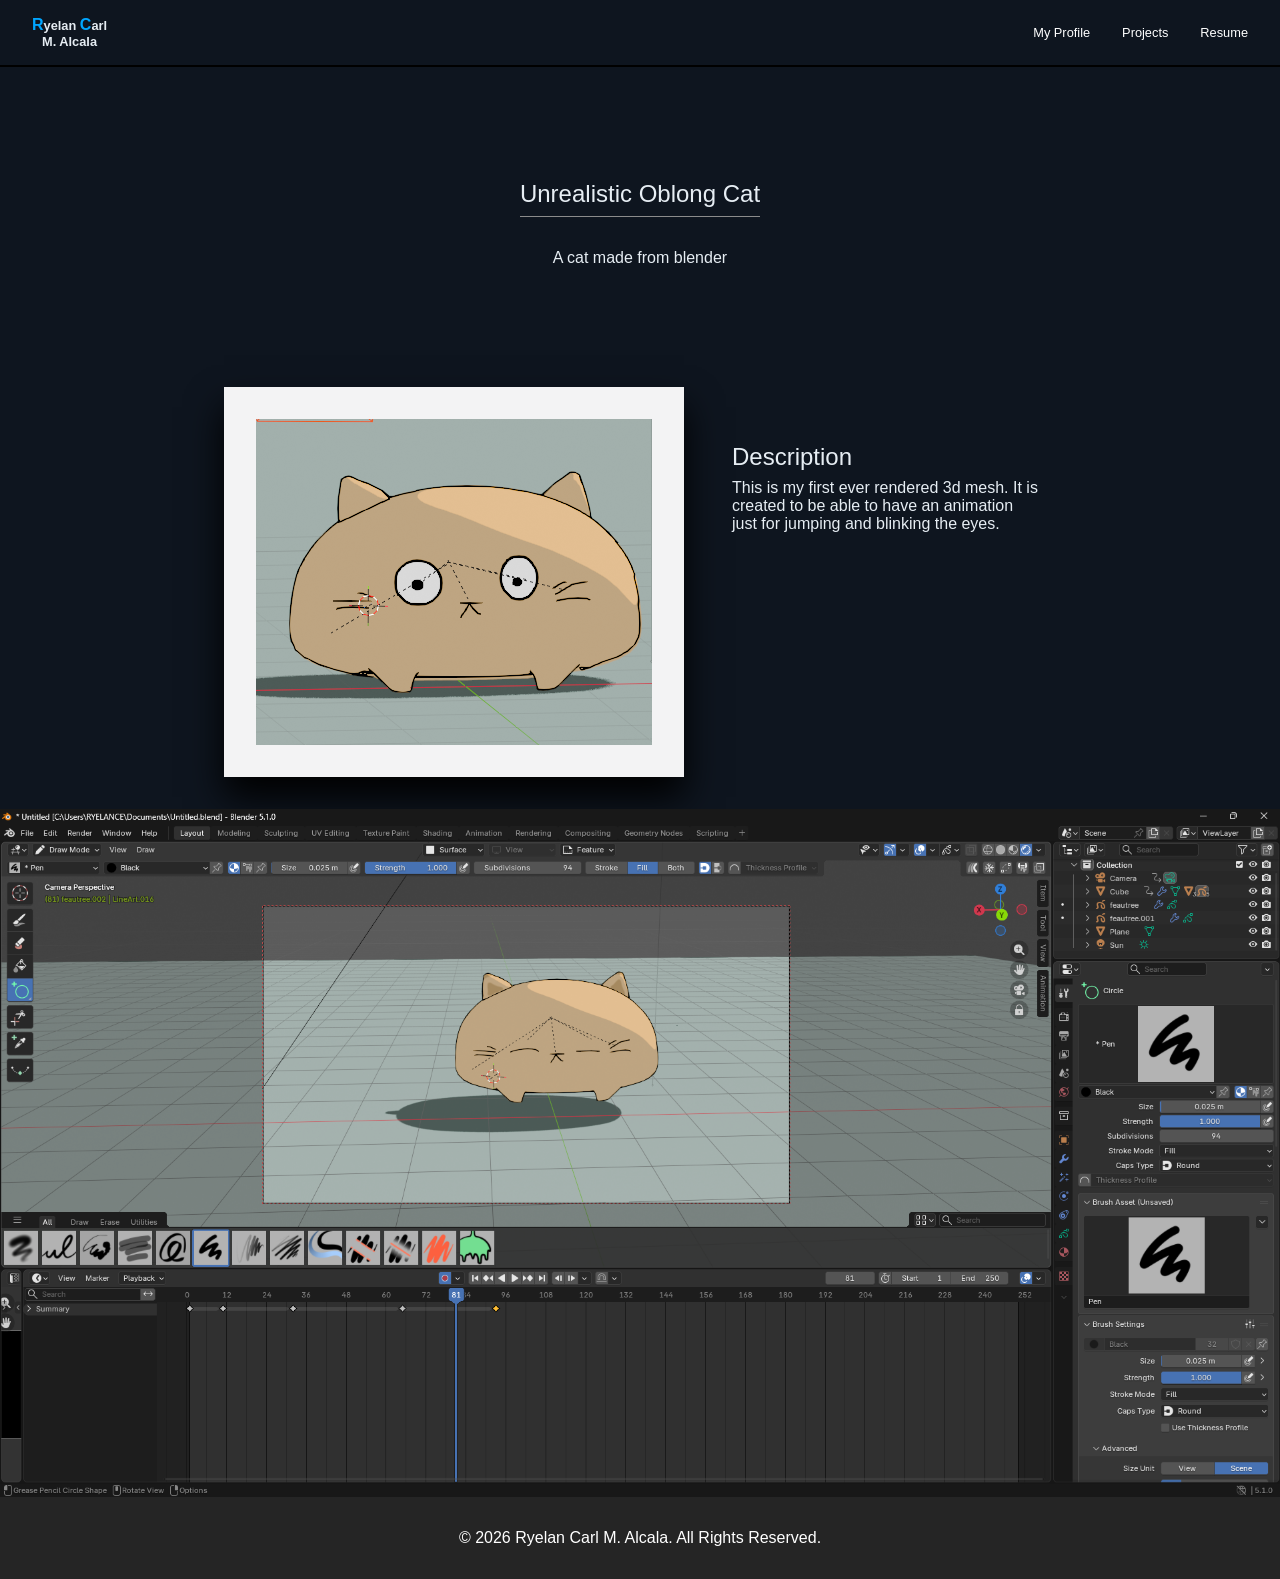
==== firsrender.html @ 7ad60fb5 "added render" ====
<!DOCTYPE html>
<html lang="en">
<head>
    <link rel="icon" type="image/png" href="images/logo.png">
    <meta charset="UTF-8">
    <meta name="viewport" content="width=device-width, initial-scale=1.0">
    <title>My Portfolio</title>
    <link rel="stylesheet" href="style.css">
    <link href="https://fonts.googleapis.com/css2?family=Inter:wght@100;300;400;500;600;700&display=swap" rel="stylesheet">

    <style>
        h2,h1 {
        color: #e6edf3;      /* any color you like */
        font-weight: 250;     /* adjust size */
        }

        body {
            background: #0e151f;
            color: #e6edf3;
            font-family: Arial, sans-serif;
            margin: 0;
            padding: 0;
            font-weight: 250
        }
        .navbar {
            background: #0e151f;
            padding: 1rem 2rem;
            display: flex;
            justify-content: space-between;
            align-items: center;
            border-bottom: 2px solid #000000;
            position: fixed;
            top: 0;
            width: 100%;
            z-index: 100;
        }

        .navbar .name {
            color: #e6edf3;
            font-weight: bold;
            font-size: 0.8rem;
        }

        .name .top-name {
            text-align: center;  
        }

        .name .bottom-name {
            text-align: center;
            margin-bottom: 0;
        }
        .navbar .highlight {
            color: #00a6ff;
            font-size: 1rem;   /* make it slightly larger */
            font-weight: bold;
        }
        .nav-links {
            display: flex;
            gap: 2rem;
        }
        
    </style> 
</head>

<body>
    <nav class="navbar">
        <div class ="name">  
            <div class = "top-name">
                 <span class = "highlight">R</span>yelan  <span class = "highlight">C</span>arl
            </div>

            <div class = "bottom-name">
                M. Alcala
            </div>
        </div>

        <div class = "nav-links">
            <a href="index.html">My Profile</a>
            <a href="#projects">Projects</a>
            <a href="resume.html">Resume</a>
        </div>
    </nav>
    <!-- ============= Do not touch Navbar Above ============-->

    <div class = "tracker-title">
        <h2> Unrealistic Oblong Cat  </span> </h2>
        <hr>
        <p class = 'space'> A cat made from blender</p>
    
    </div>

    <div class = "info-container">
        <div class = "image-firstRender">
            <img src="images/firstRender_cat.png" alt="trck">
        </div>
        <div class = 'firstRender-info'>
            <h2> Description</h2>
            <p>This is my first ever rendered 3d mesh. It is created to be able to have an animation just for jumping and blinking the eyes.</p><br>            
        </div>
    </div>
    <img src="images/firstRender_blender.png" alt="blender">
    
    <!-- ============= Do not touch footer below ============-->    
    <footer class="bottom-bar">    
        <p>© <span id="year"></span> Ryelan Carl M. Alcala. All Rights Reserved.</p>
        <script>document.getElementById('year').textContent = new Date().getFullYear();</script>
    </footer>
</body>

</html>
---- style.css ----
* {
    margin: 0;
    padding: 0;
    box-sizing: border-box;
}

body {
    font-family: 'Inter', sans-serif;
    font-weight: 500;
    color: #8b8b8b;
    background: url('images/background.jpg') no-repeat center center/cover;
    min-height: 100vh;
    display: flex;
    flex-direction: column; /* stack navbar and card vertically */
}

h1, h2, h3 {
    color: #646464;
    font-weight: 300;
    margin-top: 2.5rem;    /* space above each heading (except first) */
    margin-bottom: 0.5rem; /* space between heading and hr */
}

.navbar a, .btn {
    font-weight: 500;        /* medium weight for navigation and buttons */
}

hr {
    border: none;
    height: 1px;
    background-color: #8b8b8b;
    margin: 0.1rem 0 0.1rem 0;
}

.space{
    margin-top: 2rem;
}
.highlight-word {
    color: #6d6c6c;
    font-weight: bold;
}
/* Navbar */
.navbar {
    background: rgba(0, 0, 0, 0.95);
    padding: 1rem 2rem;
    display: flex;
    justify-content: space-between;
    align-items: center;
    border-bottom: 2px solid #696969;
    position: fixed;
    top: 0;
    width: 100%;
    z-index: 100;
}

.navbar .name {
    color: #fff;
    font-weight: bold;
    font-size: 0.8rem;
}

.name .top-name {
    text-align: center;  
}

.name .bottom-name {
    text-align: center;
    margin-bottom: 0;
}
.navbar .highlight {
    color: #00a6ff;
    font-size: 1rem;   /* make it slightly larger */
    font-weight: bold;
}
.nav-links {
    display: flex;
    gap: 2rem;
}

.nav-links a {
    text-decoration: none;
    color: #fff;
    font-weight: 500;
    font-size: 0.8rem;
    transition: 0.3s;
}

.nav-links a:hover {
    color: #00a6ff;
    border-bottom: 2px solid #00a6ff;
}

.image-container {
    display: flex;
    flex-wrap: wrap;          /* allows stacking on small screens */
    justify-content: center;
    align-items: stretch;     /* makes both boxes equal height */
    gap: 0;                /* space between the boxes */
    width: 100%;              /* full width of parent */
    max-width: 100%;        /* optional: limits on very large screens */
    margin: 69px auto 0;  /* clears fixed navbar */
    padding: 0;          /* adds some breathing room on sides */
    box-sizing: border-box;
    height: 700px;   /* fixed height – content may overflow */
}

.image-container img {
    width: 100%;
    height: 100%;
    object-fit: cover; 
    border: none;
    margin: 0;
    padding: 0;
    display: block;
    
}


/* Gallery Grid */
.gallery-grid {
    display: grid;
    grid-template-columns: repeat(4, minmax(150px, 1fr));
    gap: 0;
    margin: 0; /* clear fixed navbar */
    border-radius: 0;        /* or remove the line entirely */     
    width: 100%;
    max-width: 100%;
}

.gallery-grid a {
    display: block;
    line-height: 0; /* removes extra space below images */
}

.gallery-grid img {
    width: 100%;
    height: 100%;
    object-fit: fill; /* ensures images fill their grid cells */
    aspect-ratio: 1/1; /* maintains square aspect ratio */
    display: block;
    transition: transform 0.2s ease;
}

.gallery-grid img:hover {
    transform: scale(1.02); /* slight zoom on hover */
    opacity: 0.4; /* slight fade on hover */
}


/* Card */
.card {
    background: rgba(255, 255, 255, 0.95);
    max-width: 40%;
    width: 100%;
    margin: 10px auto 0; /* top margin to clear fixed navbar */
    padding: 2rem;
    border-radius: 1rem;
    box-shadow: 0 20px 35px rgb(255, 253, 253);
    text-align: center;
}

.redbtn {
    text-decoration: none;
    padding: 0.5rem 1rem;
    border-radius: 2rem;
    transition: 0.3s;
    color: #7e0a0a;
    background: transparent;
    font-size: 1rem;
    font-weight: 300;
    margin-top: 0;
}
.redbtn:hover {
    color: rgb(255, 0, 0);
}

.profile-image {
    width: 200px;           /* or any desired size */
    height: 200px;          /* same as width to keep it circular */
    object-fit: cover;      /* ensures the image fills the circle without distortion */
    border-radius: 50%;
    margin-left: auto;
    margin-right: auto;
    display: block;
    text-align: center;   /* keeps button text centered */
    margin-top: 6rem;
}
.tagline {
    font-size: 1.2rem;
    color: #555;
    margin-bottom: 1rem;

}

.description {
    font-size: 1rem;
    line-height: 1.5;
    margin-bottom: 2rem;
    color: #333;
    text-align: left;
}

.links {
    display: flex;
    flex-wrap: wrap;
    justify-content: center;
    gap: 1rem;
}

.links a {
    text-decoration: none;
    padding: 0.5rem 1rem;
    border-radius: 2rem;
    transition: 0.3s;
}

.links .btn {
    background: #0077b6;
    color: white;
}

.links .btn:hover {
    background: #005f8a;
}

.links a:not(.btn) {
    color: #0077b6;
    border: 1px solid #0077b6;
}

.links a:not(.btn):hover {
    background: #0077b6;
    color: white;
}



@media (max-width: 600px) {
    /* existing navbar, card, h1 rules... */
    
    body {
        font-size: 14px;   /* base font smaller on mobile */
    }
    
    .tagline {
        font-size: 1rem;
    }
    
    .description {
        font-size: 0.7rem;
    }
    
    .redbtn {
        font-size: 0.7rem;
        padding: 0.4rem 0.8rem;
        text-align: center;
    }
    
    .links a {
        font-size: 0.85rem;
        padding: 0.4rem 0.8rem;
    }
    
    .profile-image {
        width: 150px;
        height: 150px;
        margin-top: 2rem;
    }
    
    .card {
        max-width: 90%;
        margin: 20px auto 0;
        padding: 1rem;
    }
    .space {
        margin-top: 1rem;
    }
}
@media (max-width: 800px) {
    .gallery-grid {
        grid-template-columns: repeat(3, 1fr);  /* 3 columns on tablets */
    }
}
@media (max-width: 500px) {
    .gallery-grid {
        grid-template-columns: repeat(2, 1fr);  /* 2 columns on phones */
    }
}

/* --------------Resume----------------*/
/* Container – full width, side‑by‑side layout */
.resume-container {
    display: flex;
    flex-wrap: wrap;          /* allows stacking on small screens */
    justify-content: center;
    align-items: stretch;     /* makes both boxes equal height */
    gap: 2rem;                /* space between the boxes */
    width: 90%;              /* full width of parent */
    max-width: 70%;        /* optional: limits on very large screens */
    margin: 120px auto 2rem;  /* clears fixed navbar */
    padding: 0 2rem;          /* adds some breathing room on sides */
    box-sizing: border-box;
}

/* Left box – image container */
.resume-image {
    flex: 1;                  /* takes 1 share of available space */
    background: rgba(255, 255, 255, 0.95);
    border-radius: 1rem;
    box-shadow: 0 20px 35px rgb(255, 255, 255);
    padding: 2rem;
    display: flex;
    flex-direction: column;
    justify-content: flex-start;
    align-items: center;
}

.resume-image img {
    width: 200px;           /* or any desired size */
    height: 200px;          /* same as width to keep it circular */
    object-fit: cover;      /* ensures the image fills the circle without distortion */
    border-radius: 50%;
    box-shadow: 0 5px 15px rgba(0,0,0,0.1);
    margin: 2rem;
}

.resume-name {
    text-decoration: none;
    white-space: nowrap;
    color: #646464;
    font-weight: 300;
    font-size: 1.5rem;  
    margin: 1rem;  
}

.resume-email {
    text-decoration: none;
    color: #252525;
    font-weight: 500;
    font-size: 1rem;    
}
/* Right box – resume card */
.resume-card {
    flex: 2;                  /* takes 2 shares of available space (twice as wide as image) */
    background: rgba(255, 255, 255, 0.95);
    padding: 2rem;
    border-radius: 1rem;
    box-shadow: 0 20px 35px rgb(255, 255, 255);
    text-align: left;         /* text left‑aligned for resume */
}
.resume-card p {
    margin-bottom: 1rem;
    line-height: 1.6;
}
/* Optional: if you want equal width, set both to flex: 1 */
/* .resume-image, .resume-card { flex: 1; } */

/* Responsive: stack on small screens */
@media (max-width: 768px) {
    .resume-container {
        width: 100%;
        max-width: 100%;
        margin: 80px 0 2rem;  /* no left/right margin */
        padding: 0;           /* remove any side padding */
    }
    .resume-image, .resume-card {
        width: 100%;
        border-radius: 0;     /* optional: remove rounding on edges for full width */
    }
    body {
        padding: 0;
    }
}
@media (max-width: 600px) {
    .resume-name {
        font-size: 1.2rem;
        white-space: normal;   /* allow wrapping on phones */
        text-align: center;
        margin: 0.5rem;
    }
    .resume-email {
        font-size: 0.85rem;
    }
    .resume-card p, .resume-card li {
        font-size: 0.9rem;
    }
}


/* === ProjectPage === */
.project-text{
    text-align: center;
    margin: 140px auto 0;
}

.small-textPrj{
    margin-top: 1rem;
    font-weight: 200;
}

.filter-buttons{
    text-align: center;
    margin: 36px auto 2rem;
    display: flex;
    flex-wrap: wrap;
    justify-content: center;
    gap: 3 rem;
}

.filter-btn{
    background: transparent;
    border:transparent;
    color: #e6edf38f;
    padding: 0.5 rem 1rem;
    cursor: pointer;
    transition: 0.3s;
       /* left and right margin */
}

.filter-btn:not(:last-child)::after {
    content: " / ";
    margin: 0 1rem;
    
    color: #666;
}

.filter-btn:hover,
.filter-btn.active {
    background: transparent;
    color: #ffffffcb;

}




.gallery-grid{
    display: grid;
    grid-template-columns: repeat(4, min(120px, 1fr));
    gap: 0;
    margin: 0; /* clear fixed navbar */
    width: 100%;
    max-width: 100%;
}

.project-card {
    position: relative;          /* ← critical for absolute positioning of h3 */
    background: #0e151f;
    border-radius: 0rem;
    overflow: hidden;
    transition: transform 0.2s ease;
}

.project-card:hover {
    transform: scale(1.02);      /* single transform */
}

.project-card a {
    display: block;
    line-height: 0;
}

.project-card img {
    width: 100%;
    aspect-ratio: 1 / 1;
    object-fit: cover;
    display: block;
    transition: opacity 0.3s ease;
}

.project-card:hover img {
    opacity: 0.4;                /* optional: dim image on hover */
}

.project-card h3 {
    position:absolute;
    bottom: 50%;
    left: 0;
    right: 0;
    top: 50%;
    background: transparent;
    color: white;
    text-align: center;
    padding: 0.8rem;
    margin: 0;
    font-size: 1.5rem;
    font-weight: 600;
    opacity: 0;                  /* hidden by default */
    transition: opacity 0.3s ease;
    pointer-events: none;
}

.project-card:hover h3 {
    opacity: 1;                  /* show on hover */
}
.project-card.hide {
    display: none;
}



/* === trackerpage === */

.tracker-title{
    text-align: center;
    margin: 140px auto 0;  
    max-width: 50%;

}
.info-container{
    display: flex;
    flex-wrap: wrap;          /* allows stacking on small screens */
    justify-content: center;
    align-items: stretch;     /* makes both boxes equal height */
    gap: 2rem;                /* space between the boxes */
    width: 90%;              /* full width of parent */
    max-width: 70%;        /* optional: limits on very large screens */
    margin: 120px auto 2rem;  /* clears fixed navbar */
    padding: 0 2rem;          /* adds some breathing room on sides */
    box-sizing: border-box;
}

.image-tracker{
    flex: 1;                  /* takes 1 share of available space */
    background: rgba(255, 255, 255, 0.95);
    box-shadow: 0 20px 35px rgb(0, 0, 0);
    padding: 2rem;
    display: flex;
    flex-direction: column;
    justify-content: flex-start;
    align-items: center;
}
.tracker-info{
    flex:2;
    background: transparent;
    text-decoration: none;
    margin: 1rem;     
}

.tracker-info li{
    margin-top: 0.25rem;
    margin-bottom: 0.75rem;
}


/* === firstRender_cat === */
.image-firstRender{
    flex: 1;                  /* takes 1 share of available space */
    background: rgba(255, 255, 255, 0.95);
    box-shadow: 0 20px 35px rgb(0, 0, 0);
    padding: 2rem;
    display: flex;
    flex-direction: column;
    justify-content: flex-start;
    align-items: center;
}

.firstRender-info{
    flex:3;
    background: transparent;
    text-decoration: none;
    margin: 1rem;     
}



 /*=== ALL THE VARIABLES/COLORS/SIZES ===
 
 --- COLOR ---
    1. index html text = 8b8b8b
    2. index h1,h2,h3 text = 646464
    3. Highlight color = 6d6c6c
    4. Horizontal line = 8b8b8b
    5. Navbar = rgba(0, 0, 0, 0.95)
    6. Bottom Bar = 252525
    7. Nav Name = fff
    -- Project -- 
    1. background color - 0D1117
    2. Text - e6edf3

 */

 .bottom-bar{
    background-color: #252525;
    color: white;
    text-align: center;
    padding: 2rem;
    margin-top: auto;   
}
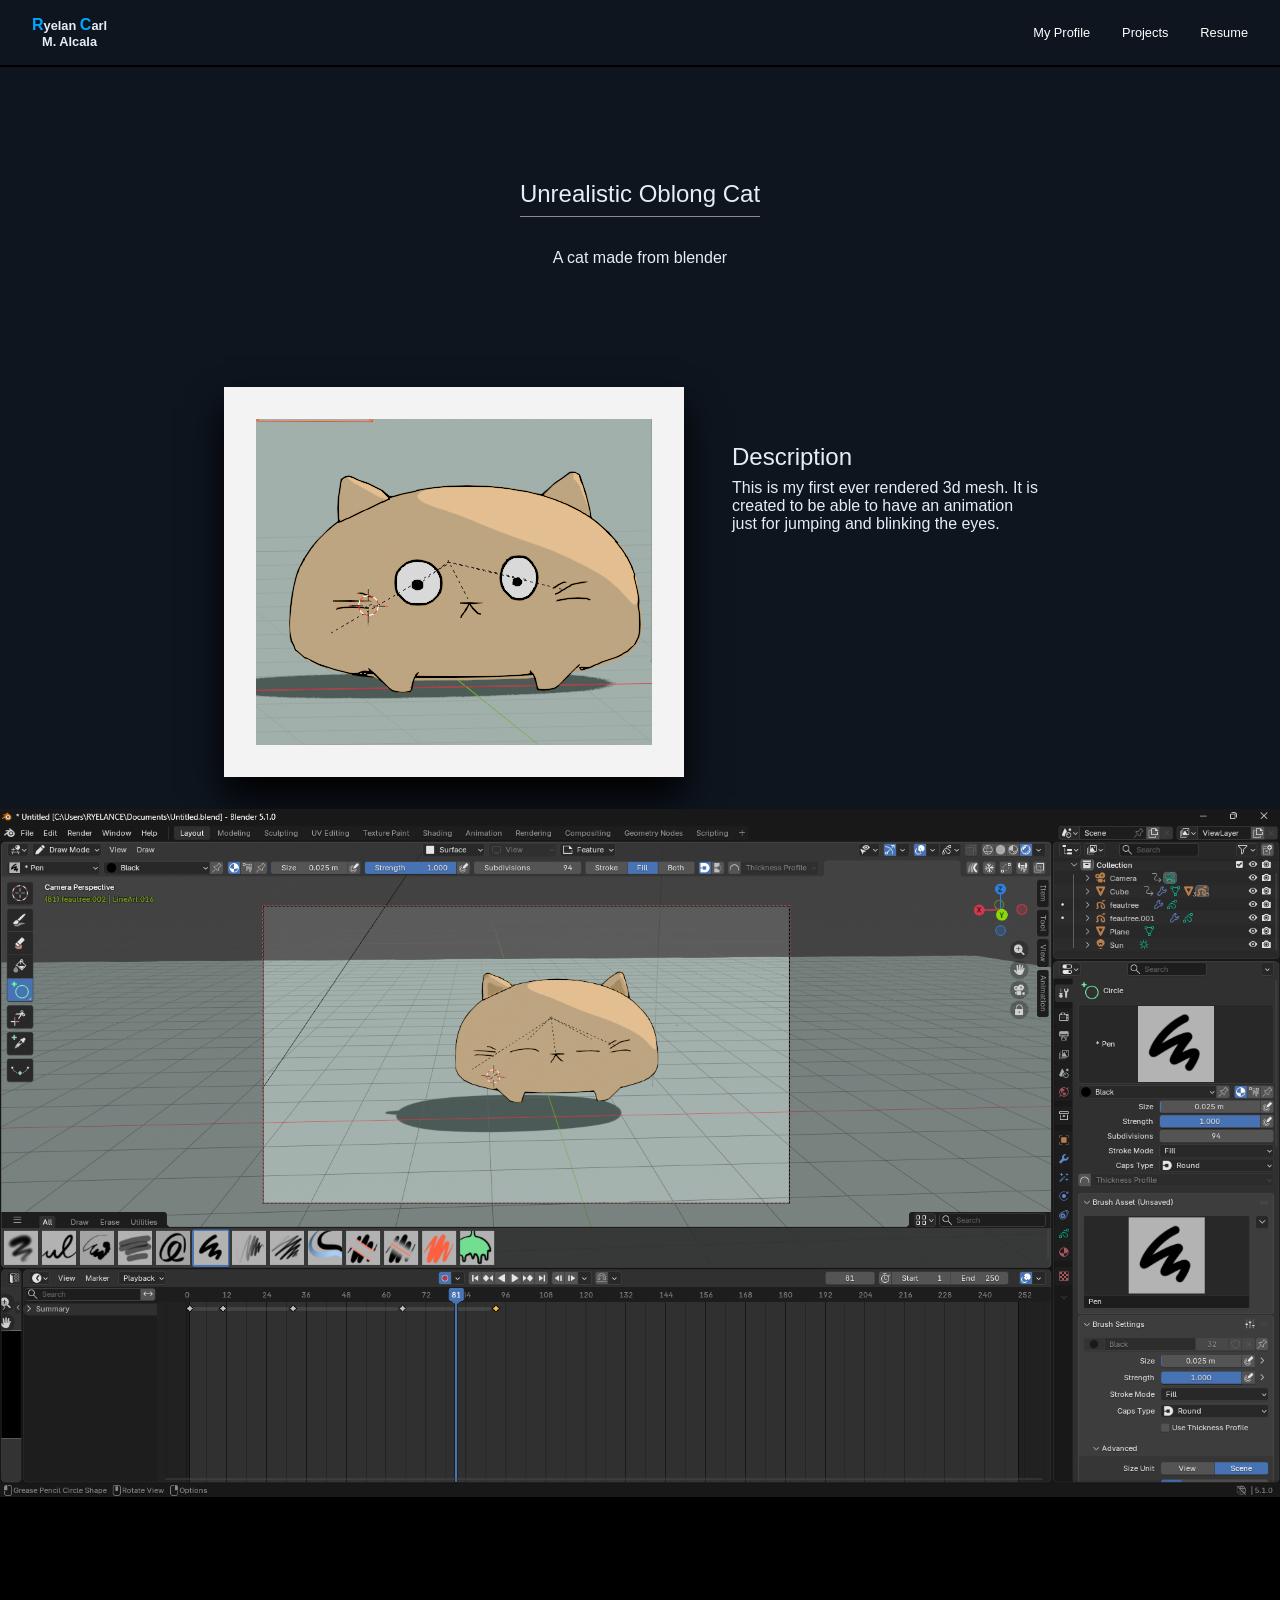
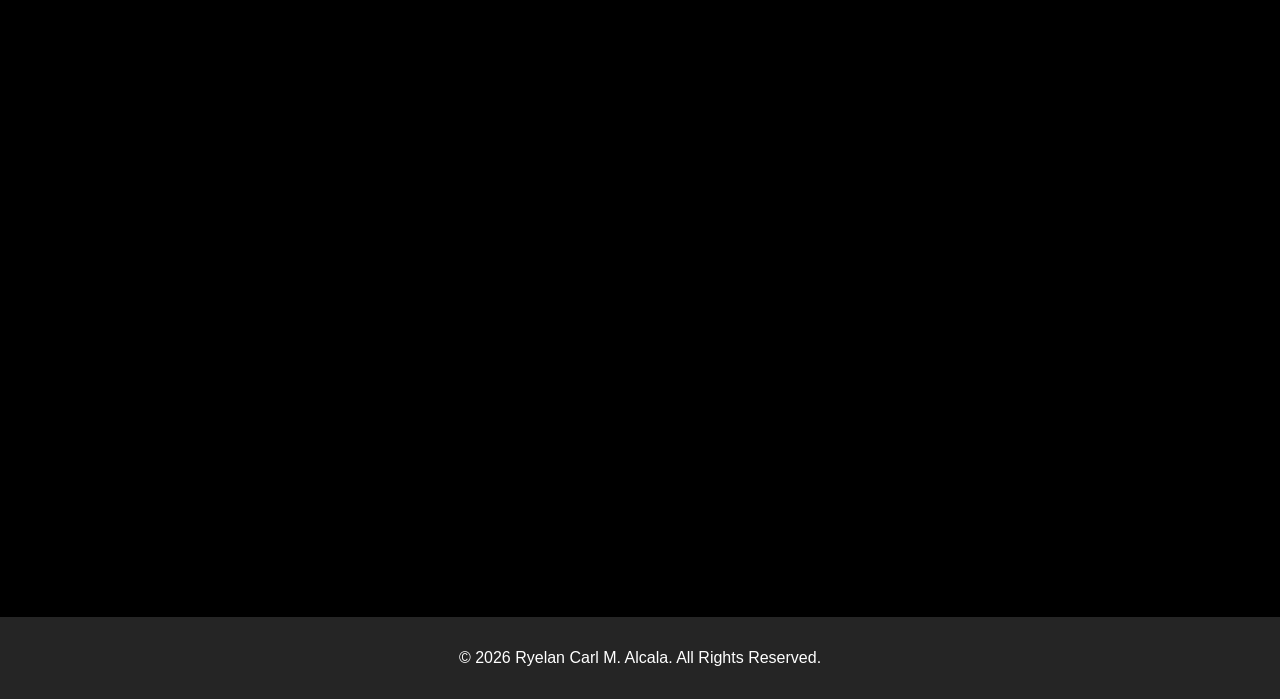
==== commit 409321fe: "added video" ====
--- a/firsrender.html
+++ b/firsrender.html
@@ -99,6 +99,18 @@
         </div>
     </div>
     <img src="images/firstRender_blender.png" alt="blender">
+
+    <div class="video-container">
+        <iframe 
+            src="https://www.youtube.com/embed/q3p3xmjTEd0" 
+            title="YouTube video player" 
+            frameborder="0" 
+            allow="accelerometer; autoplay; clipboard-write; encrypted-media; gyroscope; picture-in-picture; web-share" 
+            referrerpolicy="strict-origin-when-cross-origin" 
+            allowfullscreen>
+        </iframe>
+    </div>
+
     
     <!-- ============= Do not touch footer below ============-->    
     <footer class="bottom-bar">    
--- a/style.css
+++ b/style.css
@@ -341,7 +341,7 @@
 }
 /* Right box – resume card */
 .resume-card {
-    flex: 2;                  /* takes 2 shares of available space (twice as wide as image) */
+    flex: 3;                  /* takes 2 shares of available space (twice as wide as image) */
     background: rgba(255, 255, 255, 0.95);
     padding: 2rem;
     border-radius: 1rem;
@@ -562,6 +562,22 @@
     margin: 1rem;     
 }
 
+.video-container {
+    position: relative;
+    padding-bottom: 56.25%; /* 16:9 aspect ratio */
+    height: 0;
+    overflow: hidden;
+    max-width: 100%;
+    background: #000;
+}
+
+.video-container iframe {
+    position: absolute;
+    top: 0;
+    left: 0;
+    width: 100%;
+    height: 100%;
+}
 
 
  /*=== ALL THE VARIABLES/COLORS/SIZES ===
